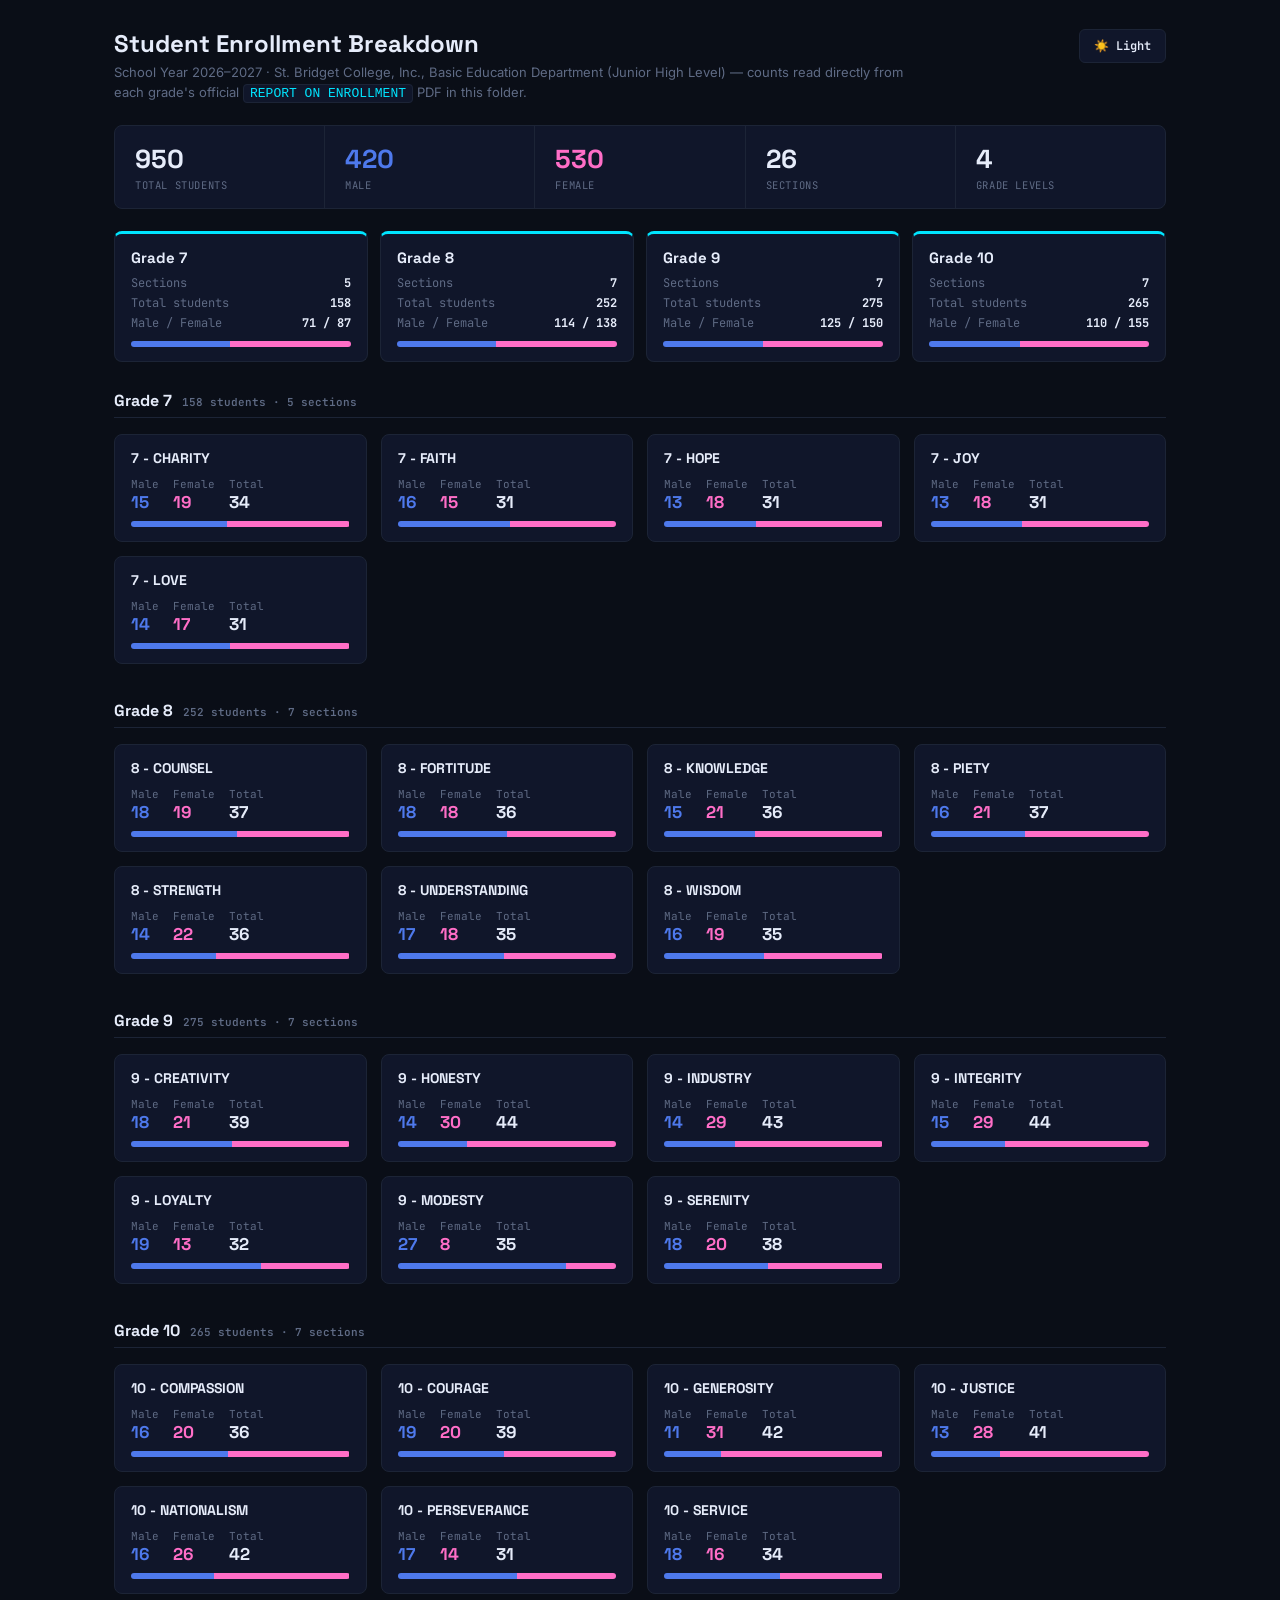
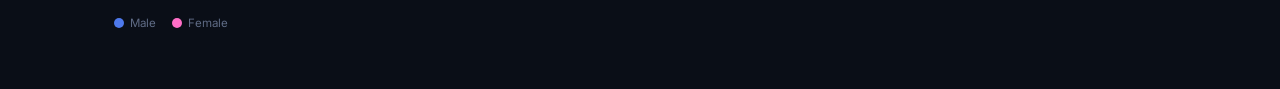
==== STUDENT LIST/index.html @ 59af2f63 "Auto-update via Claude Code" ====
<!DOCTYPE html>
<html lang="en">
<head>
<meta charset="UTF-8">
<title>Student Enrollment Breakdown — SY 2026–2027</title>
<link rel="preconnect" href="https://fonts.googleapis.com">
<link href="https://fonts.googleapis.com/css2?family=Space+Grotesk:wght@500;600;700&family=Inter:wght@400;500;600;700&family=JetBrains+Mono:wght@400;500;600;700&display=swap" rel="stylesheet">
<script>(function(){var s=localStorage.getItem('ace-schedule-theme');var f;try{f=window.self!==window.top;}catch(e){f=true;}document.documentElement.setAttribute('data-theme',(s==='light'||s==='dark')?s:(f?'light':'dark'));})();</script>
<style>
  /* ============ Ops Dashboard theme ============
     Matches ../css/class-program.css / session-breakdown.css / etc. —
     dark/monospace by default, light opt-in via the toggle, remembered
     in localStorage (same key as the rest of the site, so the theme
     choice is shared). Kept self-contained in this one file since this
     report lives in its own STUDENT LIST/ folder, separate from the
     main site's shared css/js directories. */
  :root, :root[data-theme="dark"]{
    --bg:#0A0E17; --panel:#10162a; --panel-alt:#0d1220; --line:#1c2436;
    --ink:#E6ECFA; --muted:#5f6b85; --cyan:#00E5FF; --live:#39FF14;
    --male:#4E79EC; --female:#FF6EC7;
  }
  :root[data-theme="light"]{
    --bg:#F4F6FB; --panel:#FFFFFF; --panel-alt:#EDF1F8; --line:#D7DEEA;
    --ink:#0B1220; --muted:#6B7590; --cyan:#0284C7; --live:#16A34A;
    --male:#1237B3; --female:#C2185B;
  }
  *{box-sizing:border-box;}
  body{ margin:0; font-family:'JetBrains Mono',monospace; background:var(--bg); color:var(--ink); min-height:100vh; }
  .wrap{ max-width:1100px; margin:0 auto; padding:28px 24px 60px; }
  .pagehead-top{ display:flex; align-items:center; justify-content:space-between; gap:16px; }
  .pagehead h1{ font-family:'Space Grotesk',sans-serif; font-size:24px; font-weight:700; margin:0 0 4px; color:var(--ink); }
  .pagehead .sub{ margin:0 0 22px; color:var(--muted); font-size:13px; font-family:'Inter',sans-serif; max-width:820px; line-height:1.5; }
  .pagehead .sub code{ background:var(--panel); border:1px solid var(--line); border-radius:4px; padding:1px 6px; color:var(--cyan); }
  .theme-toggle{
    font-family:'JetBrains Mono',monospace; font-size:12px; font-weight:600; color:var(--ink);
    background:var(--panel); border:1px solid var(--line); border-radius:6px; padding:8px 14px;
    cursor:pointer; white-space:nowrap; transition:border-color .15s ease;
  }
  .theme-toggle:hover{ border-color:var(--cyan); }

  .grand-total{
    display:flex; flex-wrap:wrap; gap:0; background:var(--panel); border:1px solid var(--line);
    border-radius:8px; overflow:hidden; margin-bottom:22px;
  }
  .grand-total .stat{ flex:1; min-width:140px; padding:16px 20px; border-right:1px solid var(--line); }
  .grand-total .stat:last-child{ border-right:none; }
  .grand-total .stat .n{ font-family:'Space Grotesk',sans-serif; font-size:26px; font-weight:700; color:var(--ink); }
  .grand-total .stat.male .n{ color:var(--male); }
  .grand-total .stat.female .n{ color:var(--female); }
  .grand-total .stat .l{ font-size:10.5px; color:var(--muted); text-transform:uppercase; letter-spacing:.6px; margin-top:2px; }

  .grade-summary{
    display:grid; grid-template-columns:repeat(auto-fit, minmax(220px, 1fr)); gap:12px; margin-bottom:28px;
  }
  .grade-summary .g-card{
    background:var(--panel); border:1px solid var(--line); border-radius:8px; padding:14px 16px;
    border-top:3px solid var(--cyan);
  }
  .grade-summary .g-card h3{ font-family:'Space Grotesk',sans-serif; font-size:15px; margin:0 0 8px; color:var(--ink); }
  .grade-summary .g-card .row{ display:flex; justify-content:space-between; font-size:12px; color:var(--muted); margin-top:4px; }
  .grade-summary .g-card .row b{ color:var(--ink); font-weight:700; }
  .grade-summary .g-card .bar{ display:flex; height:6px; border-radius:3px; overflow:hidden; margin-top:10px; background:var(--panel-alt); }
  .grade-summary .g-card .bar .m{ background:var(--male); }
  .grade-summary .g-card .bar .f{ background:var(--female); }

  .sections{ display:grid; grid-template-columns:repeat(auto-fill, minmax(230px, 1fr)); gap:14px; }
  .grade-heading{
    grid-column:1 / -1; font-family:'Space Grotesk',sans-serif; font-size:16px; font-weight:700;
    color:var(--ink); margin:22px 0 2px; padding-bottom:6px; border-bottom:1px solid var(--line);
    display:flex; align-items:baseline; gap:10px;
  }
  .grade-heading:first-child{ margin-top:0; }
  .grade-heading .g-total{ font-family:'JetBrains Mono',monospace; font-size:11px; font-weight:600; color:var(--muted); }

  .section-card{ background:var(--panel); border:1px solid var(--line); border-radius:8px; padding:14px 16px; }
  .section-card h4{ font-family:'Space Grotesk',sans-serif; font-size:14px; font-weight:700; margin:0 0 10px; color:var(--ink); }
  .section-card .counts{ display:flex; gap:14px; margin-bottom:8px; }
  .section-card .counts .c{ font-size:11px; color:var(--muted); }
  .section-card .counts .c b{ display:block; font-family:'Space Grotesk',sans-serif; font-size:17px; font-weight:700; }
  .section-card .counts .c.male b{ color:var(--male); }
  .section-card .counts .c.female b{ color:var(--female); }
  .section-card .counts .c.total b{ color:var(--ink); }
  .section-card .bar{ display:flex; height:6px; border-radius:3px; overflow:hidden; background:var(--panel-alt); }
  .section-card .bar .m{ background:var(--male); }
  .section-card .bar .f{ background:var(--female); }

  .legend{ margin-top:22px; font-size:11.5px; color:var(--muted); font-family:'Inter',sans-serif; display:flex; gap:16px; }
  .legend span{ display:inline-flex; align-items:center; gap:6px; }
  .legend i{ width:10px; height:10px; border-radius:50%; display:inline-block; }
  .legend .dot-m{ background:var(--male); }
  .legend .dot-f{ background:var(--female); }
</style>
</head>
<body>

<div class="wrap">
  <div class="pagehead">
    <div class="pagehead-top">
      <h1>Student Enrollment Breakdown</h1>
      <button id="themeToggle" class="theme-toggle"></button>
    </div>
    <p class="sub">School Year 2026–2027 · St. Bridget College, Inc., Basic Education Department (Junior High Level) — counts read directly from each grade's official <code>REPORT ON ENROLLMENT</code> PDF in this folder.</p>
  </div>

  <div id="grandTotal" class="grand-total"></div>
  <div id="gradeSummary" class="grade-summary"></div>
  <div id="sections" class="sections"></div>

  <div class="legend">
    <span><i class="dot-m"></i>Male</span>
    <span><i class="dot-f"></i>Female</span>
  </div>
</div>

<script>
/* ================= STUDENT DATA =================
   Read directly from the 4 REPORT ON ENROLLMENT PDFs in this folder
   (GRADE 7 (1).pdf, GRADE 8.pdf, GRADE 9.pdf, GRADE 10.pdf) — male/
   female counts are each PDF page's own stated "Total Male"/"Total
   Female" header, not a manual recount of listed names. Update this
   object (and re-open this page) if enrollment changes. */
const STUDENT_DATA = {
  G7: {
    Charity: { male: 15, female: 19 },
    Faith: { male: 16, female: 15 },
    Hope: { male: 13, female: 18 },
    Joy: { male: 13, female: 18 },
    Love: { male: 14, female: 17 },
  },
  G8: {
    Counsel: { male: 18, female: 19 },
    Fortitude: { male: 18, female: 18 },
    Knowledge: { male: 15, female: 21 },
    Piety: { male: 16, female: 21 },
    Strength: { male: 14, female: 22 },
    Understanding: { male: 17, female: 18 },
    Wisdom: { male: 16, female: 19 },
  },
  G9: {
    Creativity: { male: 18, female: 21 },
    Honesty: { male: 14, female: 30 },
    Industry: { male: 14, female: 29 },
    Integrity: { male: 15, female: 29 },
    Loyalty: { male: 19, female: 13 },
    Modesty: { male: 27, female: 8 },
    Serenity: { male: 18, female: 20 },
  },
  G10: {
    Compassion: { male: 16, female: 20 },
    Courage: { male: 19, female: 20 },
    Generosity: { male: 11, female: 31 },
    Justice: { male: 13, female: 28 },
    Nationalism: { male: 16, female: 26 },
    Perseverance: { male: 17, female: 14 },
    Service: { male: 18, female: 16 },
  },
};

function gradeNumber(g){ return g.replace("G", ""); }
function gradeLabel(g){ return "Grade " + gradeNumber(g); }

function gradeTotals(grade){
  return Object.values(STUDENT_DATA[grade]).reduce((acc, s) => {
    acc.male += s.male; acc.female += s.female; acc.total += s.male + s.female;
    return acc;
  }, { male: 0, female: 0, total: 0 });
}

function renderGrandTotal(){
  const grades = Object.keys(STUDENT_DATA);
  const grand = grades.reduce((acc, g) => {
    const t = gradeTotals(g);
    acc.male += t.male; acc.female += t.female; acc.total += t.total;
    return acc;
  }, { male: 0, female: 0, total: 0 });
  const sectionCount = grades.reduce((n, g) => n + Object.keys(STUDENT_DATA[g]).length, 0);

  document.getElementById("grandTotal").innerHTML = `
    <div class="stat"><div class="n">${grand.total}</div><div class="l">Total Students</div></div>
    <div class="stat male"><div class="n">${grand.male}</div><div class="l">Male</div></div>
    <div class="stat female"><div class="n">${grand.female}</div><div class="l">Female</div></div>
    <div class="stat"><div class="n">${sectionCount}</div><div class="l">Sections</div></div>
    <div class="stat"><div class="n">${grades.length}</div><div class="l">Grade Levels</div></div>
  `;
}

function renderGradeSummary(){
  const html = Object.keys(STUDENT_DATA).map(grade => {
    const t = gradeTotals(grade);
    const sectionCount = Object.keys(STUDENT_DATA[grade]).length;
    const mPct = (t.male / t.total * 100).toFixed(1);
    const fPct = (100 - mPct).toFixed(1);
    return `
      <div class="g-card">
        <h3>${gradeLabel(grade)}</h3>
        <div class="row"><span>Sections</span><b>${sectionCount}</b></div>
        <div class="row"><span>Total students</span><b>${t.total}</b></div>
        <div class="row"><span>Male / Female</span><b>${t.male} / ${t.female}</b></div>
        <div class="bar"><div class="m" style="width:${mPct}%"></div><div class="f" style="width:${fPct}%"></div></div>
      </div>
    `;
  }).join("");
  document.getElementById("gradeSummary").innerHTML = html;
}

function renderSections(){
  const html = Object.keys(STUDENT_DATA).map(grade => {
    const t = gradeTotals(grade);
    const divider = `<div class="grade-heading">${gradeLabel(grade)} <span class="g-total">${t.total} students · ${Object.keys(STUDENT_DATA[grade]).length} sections</span></div>`;
    const cards = Object.entries(STUDENT_DATA[grade]).map(([section, s]) => {
      const total = s.male + s.female;
      const mPct = (s.male / total * 100).toFixed(1);
      const fPct = (100 - mPct).toFixed(1);
      return `
        <div class="section-card">
          <h4>${gradeNumber(grade)} - ${section.toUpperCase()}</h4>
          <div class="counts">
            <div class="c male">Male<b>${s.male}</b></div>
            <div class="c female">Female<b>${s.female}</b></div>
            <div class="c total">Total<b>${total}</b></div>
          </div>
          <div class="bar"><div class="m" style="width:${mPct}%"></div><div class="f" style="width:${fPct}%"></div></div>
        </div>
      `;
    }).join("");
    return divider + cards;
  }).join("");
  document.getElementById("sections").innerHTML = html;
}

/* ================= THEME TOGGLE (inline copy — this page is
   self-contained, doesn't load ../js/theme.js) ================= */
const THEME_KEY = "ace-schedule-theme";
function getTheme(){ return localStorage.getItem(THEME_KEY) === "light" ? "light" : "dark"; }
function applyTheme(t){ document.documentElement.setAttribute("data-theme", t); }
function setTheme(t){ applyTheme(t); localStorage.setItem(THEME_KEY, t); }
function initThemeToggle(){
  const btn = document.getElementById("themeToggle");
  const label = t => t === "light" ? "🌙 Dark" : "☀️ Light";
  applyTheme(getTheme());
  btn.textContent = label(getTheme());
  btn.onclick = () => { const next = getTheme() === "light" ? "dark" : "light"; setTheme(next); btn.textContent = label(next); };
}

renderGrandTotal();
renderGradeSummary();
renderSections();
initThemeToggle();
</script>
</body>
</html>
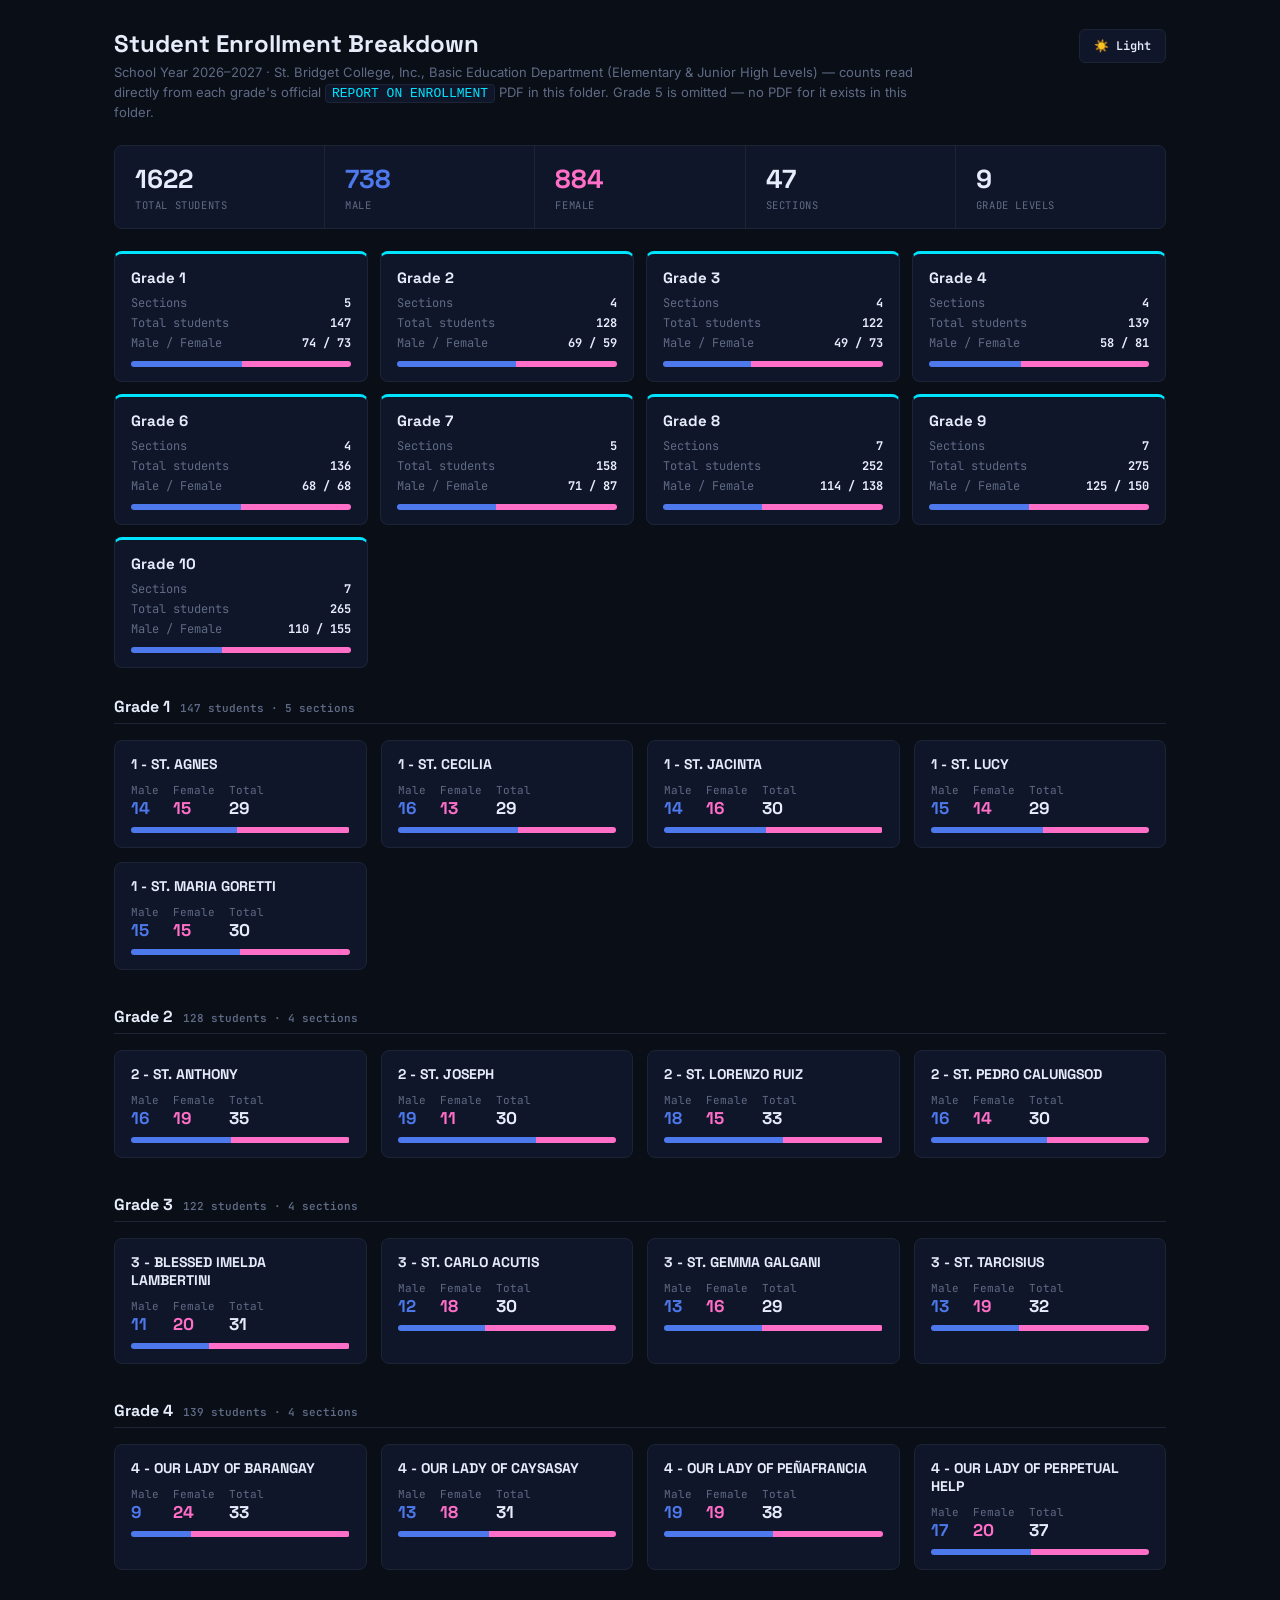
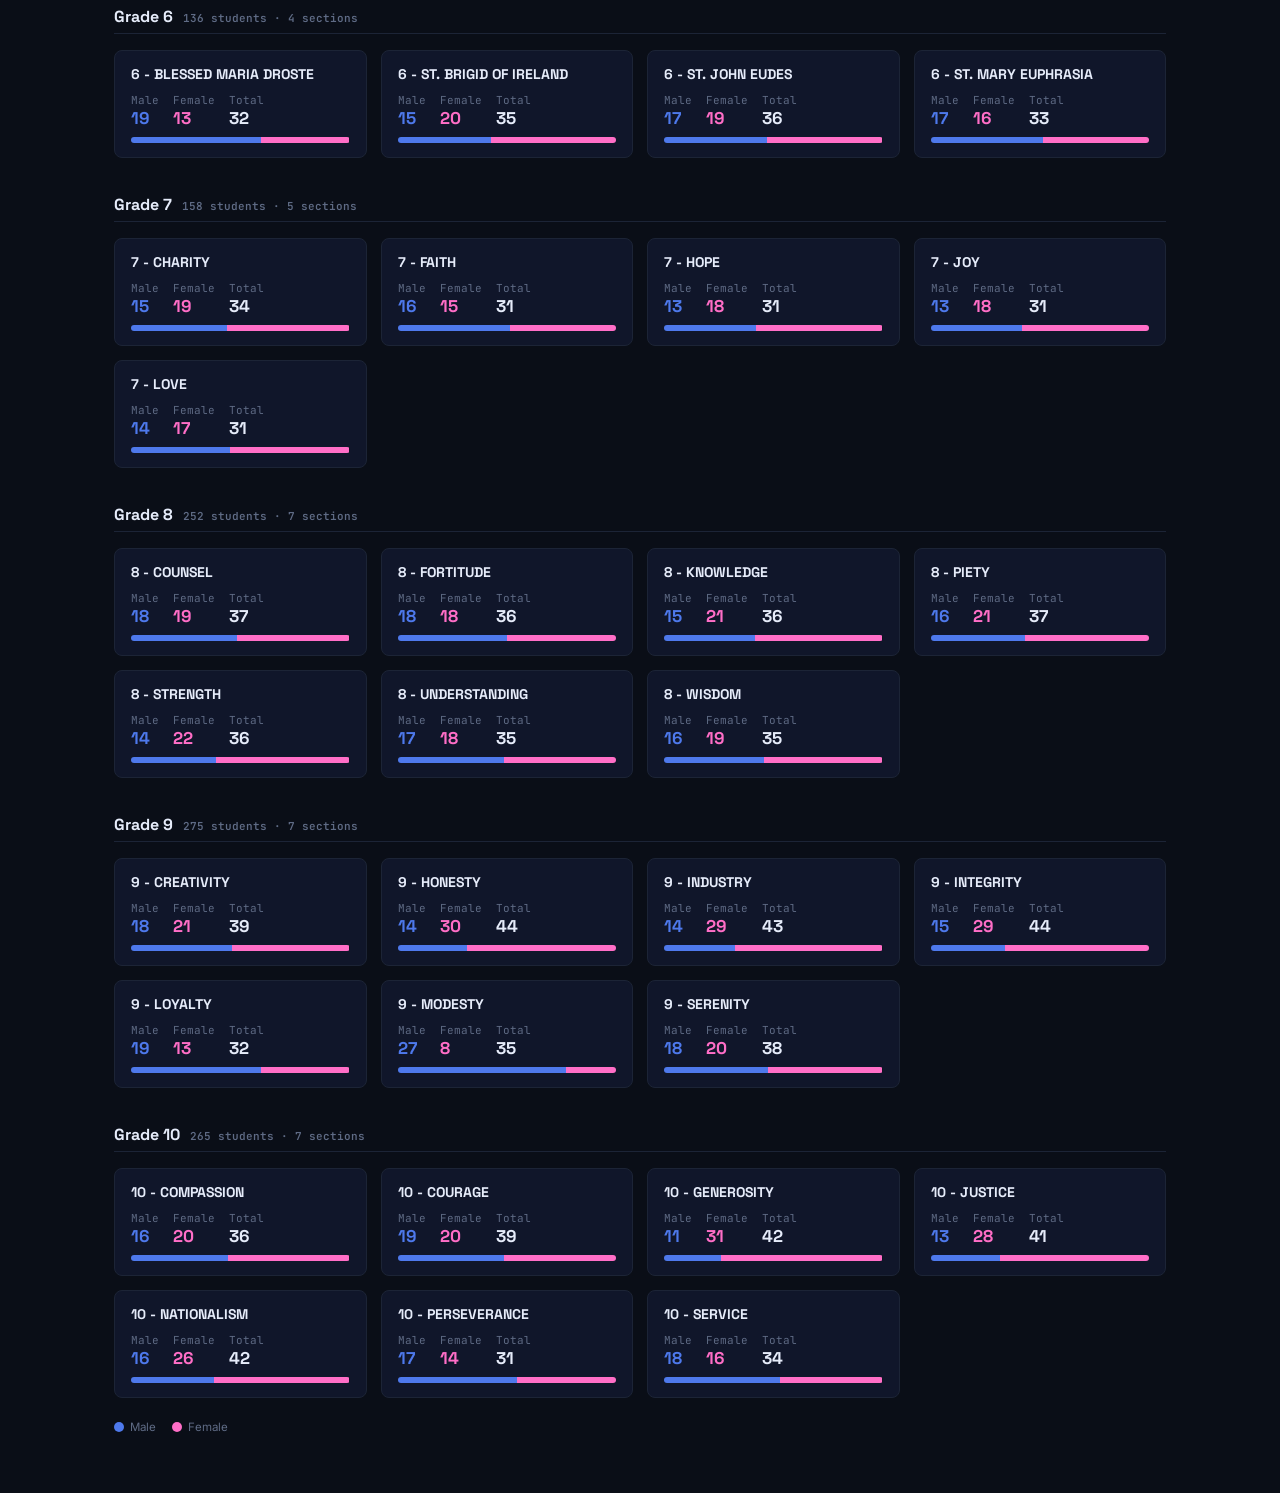
==== commit edb6ee94: "Auto-update via Claude Code" ====
--- a/STUDENT LIST/index.html
+++ b/STUDENT LIST/index.html
@@ -99,7 +99,7 @@
       <h1>Student Enrollment Breakdown</h1>
       <button id="themeToggle" class="theme-toggle"></button>
     </div>
-    <p class="sub">School Year 2026–2027 · St. Bridget College, Inc., Basic Education Department (Junior High Level) — counts read directly from each grade's official <code>REPORT ON ENROLLMENT</code> PDF in this folder.</p>
+    <p class="sub">School Year 2026–2027 · St. Bridget College, Inc., Basic Education Department (Elementary &amp; Junior High Levels) — counts read directly from each grade's official <code>REPORT ON ENROLLMENT</code> PDF in this folder. Grade 5 is omitted — no PDF for it exists in this folder.</p>
   </div>
 
   <div id="grandTotal" class="grand-total"></div>
@@ -115,11 +115,46 @@
 <script>
 /* ================= STUDENT DATA =================
    Read directly from the 4 REPORT ON ENROLLMENT PDFs in this folder
-   (GRADE 7 (1).pdf, GRADE 8.pdf, GRADE 9.pdf, GRADE 10.pdf) — male/
+   (GRADE 1.pdf through GRADE 10.pdf, one file per grade) — male/
    female counts are each PDF page's own stated "Total Male"/"Total
    Female" header, not a manual recount of listed names. Update this
-   object (and re-open this page) if enrollment changes. */
+   object (and re-open this page) if enrollment changes.
+
+   No GRADE 5 PDF exists in this folder — Grade 5 is omitted rather than
+   guessed. Add a G5 entry here (in numeric order, before G6) if that
+   file is ever provided. */
 const STUDENT_DATA = {
+  G1: {
+    "St. Agnes": { male: 14, female: 15 },
+    "St. Cecilia": { male: 16, female: 13 },
+    "St. Jacinta": { male: 14, female: 16 },
+    "St. Lucy": { male: 15, female: 14 },
+    "St. Maria Goretti": { male: 15, female: 15 },
+  },
+  G2: {
+    "St. Anthony": { male: 16, female: 19 },
+    "St. Joseph": { male: 19, female: 11 },
+    "St. Lorenzo Ruiz": { male: 18, female: 15 },
+    "St. Pedro Calungsod": { male: 16, female: 14 },
+  },
+  G3: {
+    "Blessed Imelda Lambertini": { male: 11, female: 20 },
+    "St. Carlo Acutis": { male: 12, female: 18 },
+    "St. Gemma Galgani": { male: 13, female: 16 },
+    "St. Tarcisius": { male: 13, female: 19 },
+  },
+  G4: {
+    "Our Lady of Barangay": { male: 9, female: 24 },
+    "Our Lady of Caysasay": { male: 13, female: 18 },
+    "Our Lady of Peñafrancia": { male: 19, female: 19 },
+    "Our Lady of Perpetual Help": { male: 17, female: 20 },
+  },
+  G6: {
+    "Blessed Maria Droste": { male: 19, female: 13 },
+    "St. Brigid of Ireland": { male: 15, female: 20 },
+    "St. John Eudes": { male: 17, female: 19 },
+    "St. Mary Euphrasia": { male: 17, female: 16 },
+  },
   G7: {
     Charity: { male: 15, female: 19 },
     Faith: { male: 16, female: 15 },
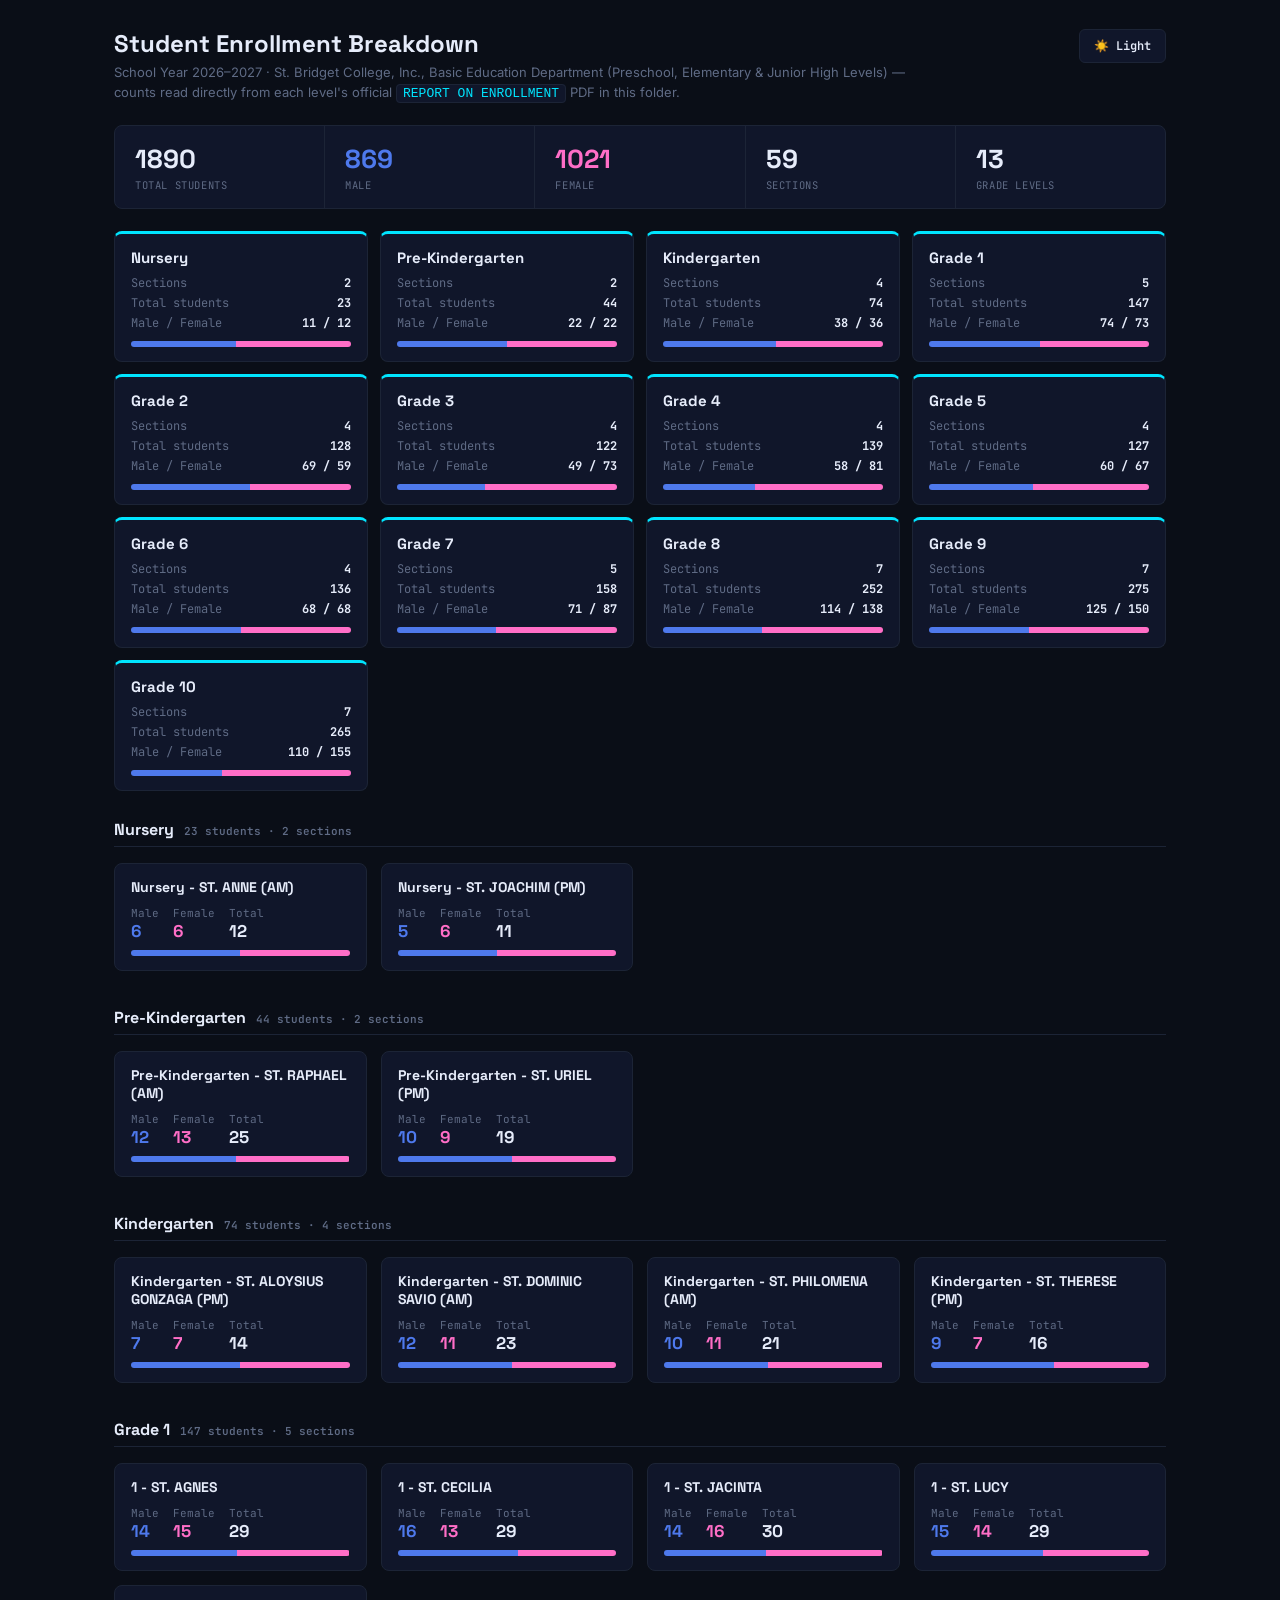
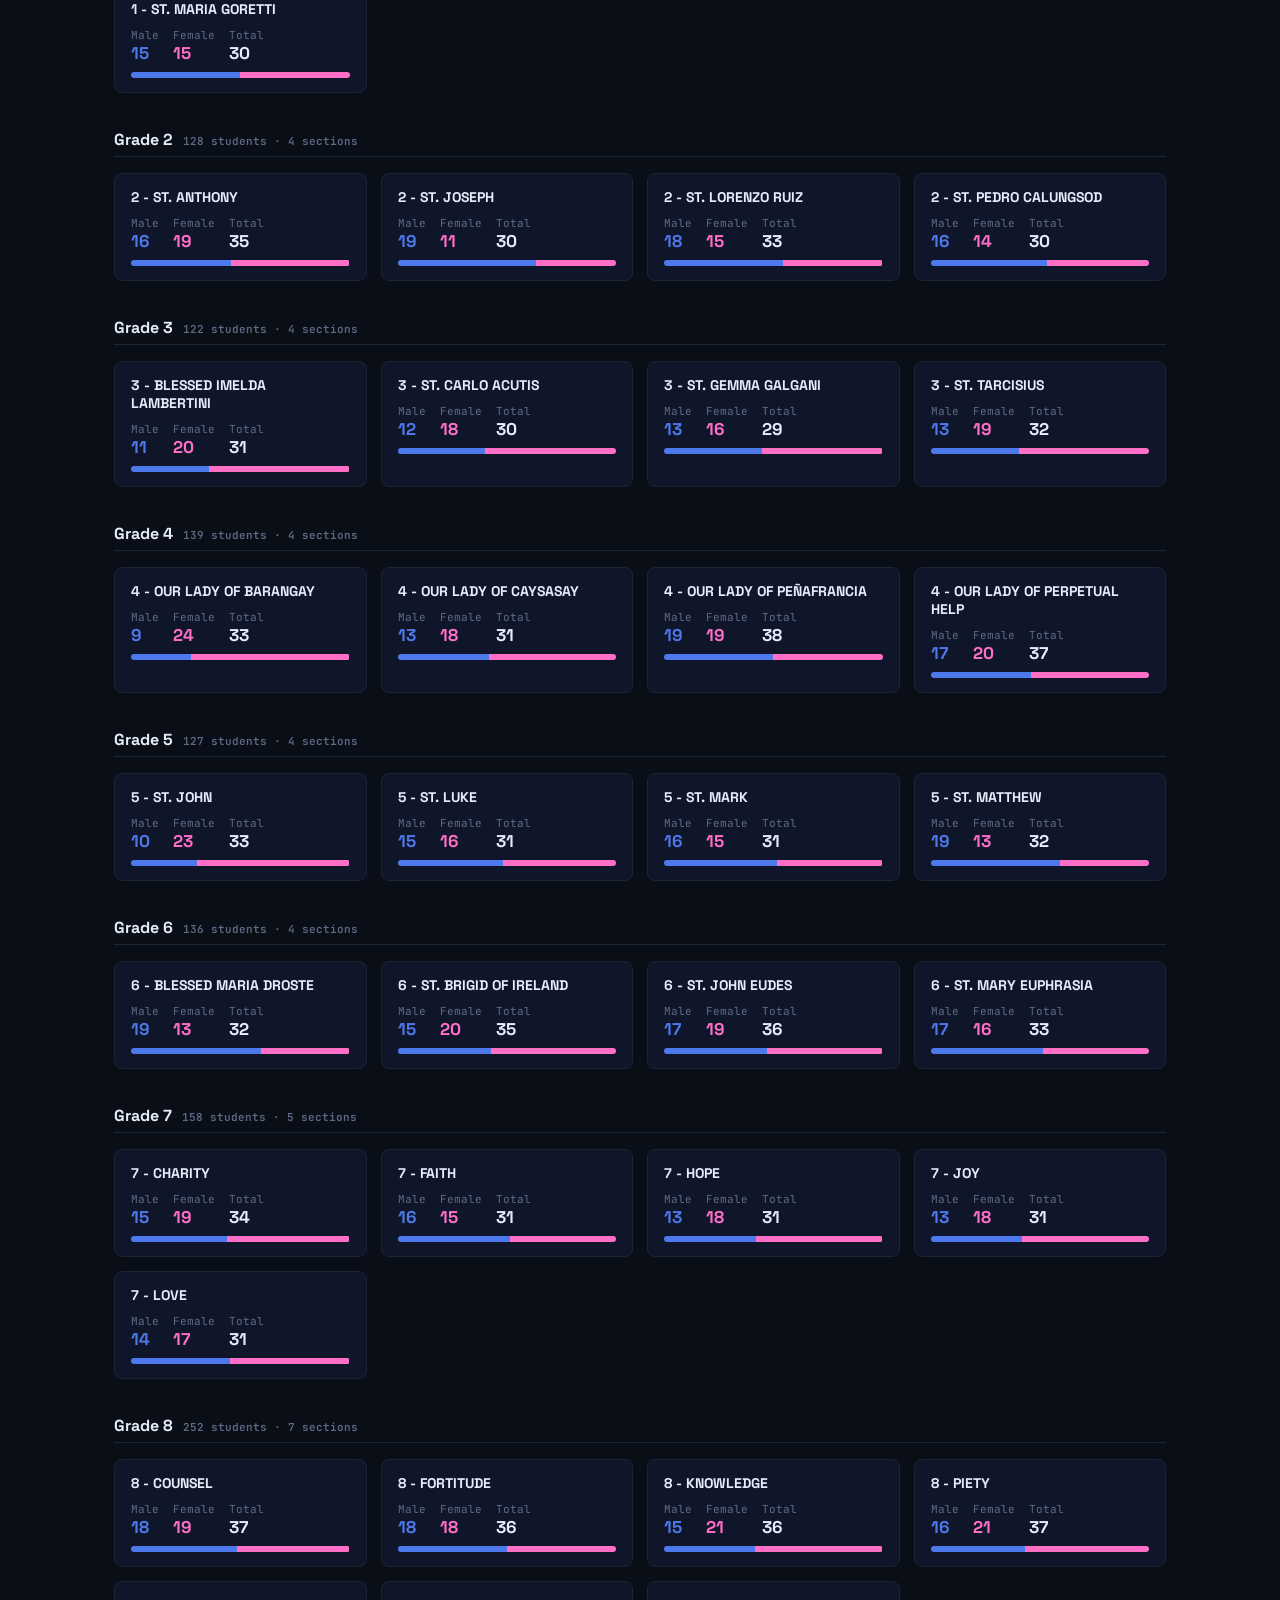
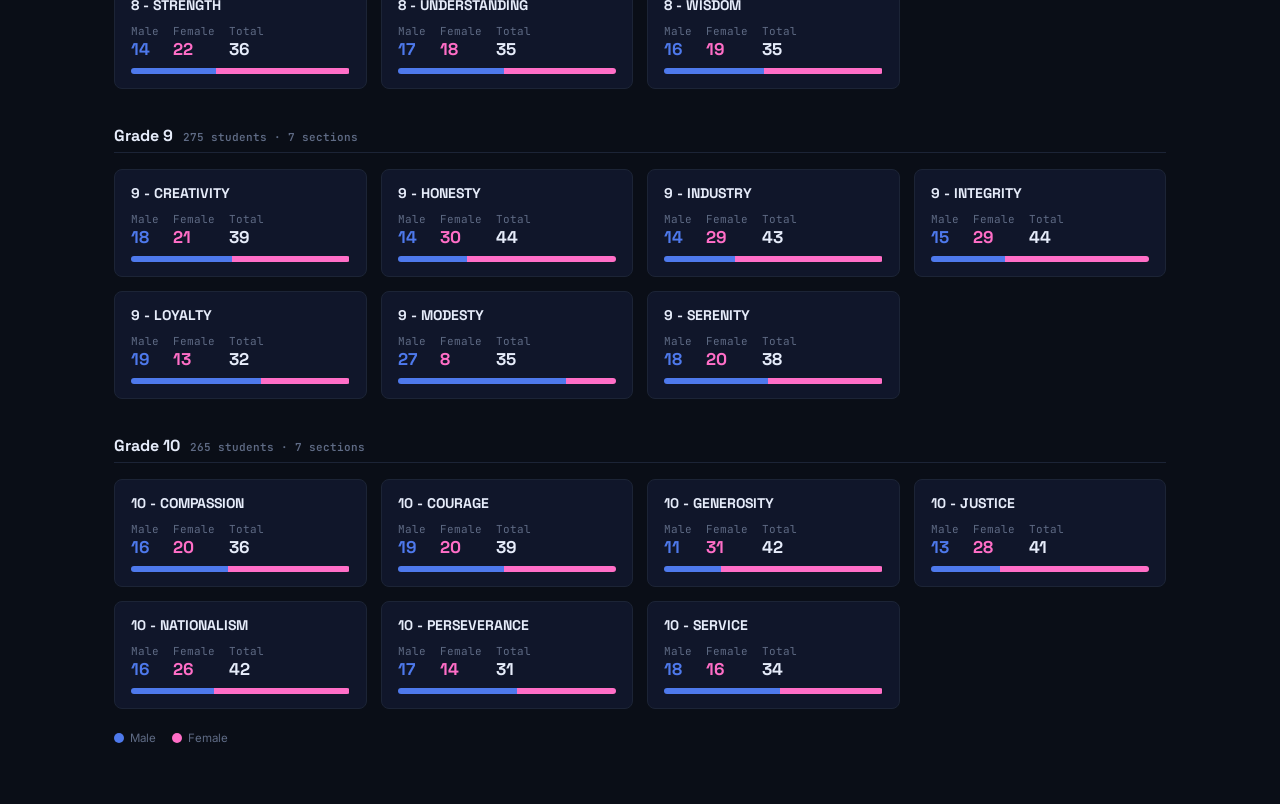
==== commit e718485a: "Auto-update via Claude Code" ====
--- a/STUDENT LIST/index.html
+++ b/STUDENT LIST/index.html
@@ -99,7 +99,7 @@
       <h1>Student Enrollment Breakdown</h1>
       <button id="themeToggle" class="theme-toggle"></button>
     </div>
-    <p class="sub">School Year 2026–2027 · St. Bridget College, Inc., Basic Education Department (Elementary &amp; Junior High Levels) — counts read directly from each grade's official <code>REPORT ON ENROLLMENT</code> PDF in this folder. Grade 5 is omitted — no PDF for it exists in this folder.</p>
+    <p class="sub">School Year 2026–2027 · St. Bridget College, Inc., Basic Education Department (Preschool, Elementary &amp; Junior High Levels) — counts read directly from each level's official <code>REPORT ON ENROLLMENT</code> PDF in this folder.</p>
   </div>
 
   <div id="grandTotal" class="grand-total"></div>
@@ -114,16 +114,29 @@
 
 <script>
 /* ================= STUDENT DATA =================
-   Read directly from the 4 REPORT ON ENROLLMENT PDFs in this folder
-   (GRADE 1.pdf through GRADE 10.pdf, one file per grade) — male/
-   female counts are each PDF page's own stated "Total Male"/"Total
-   Female" header, not a manual recount of listed names. Update this
-   object (and re-open this page) if enrollment changes.
-
-   No GRADE 5 PDF exists in this folder — Grade 5 is omitted rather than
-   guessed. Add a G5 entry here (in numeric order, before G6) if that
-   file is ever provided. */
+   Read directly from the REPORT ON ENROLLMENT PDFs in this folder
+   (Nursery.pdf, PRE-K.pdf, KINDER.pdf, GRADE 1.pdf through GRADE 10.pdf)
+   — male/female counts are each PDF page's own stated "Total Male"/
+   "Total Female" header, not a manual recount of listed names. Update
+   this object (and re-open this page) if enrollment changes. Object key
+   order = display order (Nursery -> Pre-K -> Kinder -> Grade 1-10), see
+   gradeLabel()/gradeShort() below for how the non-numeric preschool
+   levels are labeled. */
 const STUDENT_DATA = {
+  NURSERY: {
+    "St. Anne (AM)": { male: 6, female: 6 },
+    "St. Joachim (PM)": { male: 5, female: 6 },
+  },
+  PREK: {
+    "St. Raphael (AM)": { male: 12, female: 13 },
+    "St. Uriel (PM)": { male: 10, female: 9 },
+  },
+  KINDER: {
+    "St. Aloysius Gonzaga (PM)": { male: 7, female: 7 },
+    "St. Dominic Savio (AM)": { male: 12, female: 11 },
+    "St. Philomena (AM)": { male: 10, female: 11 },
+    "St. Therese (PM)": { male: 9, female: 7 },
+  },
   G1: {
     "St. Agnes": { male: 14, female: 15 },
     "St. Cecilia": { male: 16, female: 13 },
@@ -148,6 +161,12 @@
     "Our Lady of Caysasay": { male: 13, female: 18 },
     "Our Lady of Peñafrancia": { male: 19, female: 19 },
     "Our Lady of Perpetual Help": { male: 17, female: 20 },
+  },
+  G5: {
+    "St. John": { male: 10, female: 23 },
+    "St. Luke": { male: 15, female: 16 },
+    "St. Mark": { male: 16, female: 15 },
+    "St. Matthew": { male: 19, female: 13 },
   },
   G6: {
     "Blessed Maria Droste": { male: 19, female: 13 },
@@ -191,8 +210,11 @@
   },
 };
 
-function gradeNumber(g){ return g.replace("G", ""); }
-function gradeLabel(g){ return "Grade " + gradeNumber(g); }
+const PRESCHOOL_LABELS = { NURSERY: "Nursery", PREK: "Pre-Kindergarten", KINDER: "Kindergarten" };
+// Short form used in section-card titles (e.g. "7 - CHARITY" for grades,
+// but the full word for preschool levels since they have no number).
+function gradeShort(g){ return PRESCHOOL_LABELS[g] || g.replace("G", ""); }
+function gradeLabel(g){ return PRESCHOOL_LABELS[g] || "Grade " + g.replace("G", ""); }
 
 function gradeTotals(grade){
   return Object.values(STUDENT_DATA[grade]).reduce((acc, s) => {
@@ -248,7 +270,7 @@
       const fPct = (100 - mPct).toFixed(1);
       return `
         <div class="section-card">
-          <h4>${gradeNumber(grade)} - ${section.toUpperCase()}</h4>
+          <h4>${gradeShort(grade)} - ${section.toUpperCase()}</h4>
           <div class="counts">
             <div class="c male">Male<b>${s.male}</b></div>
             <div class="c female">Female<b>${s.female}</b></div>
